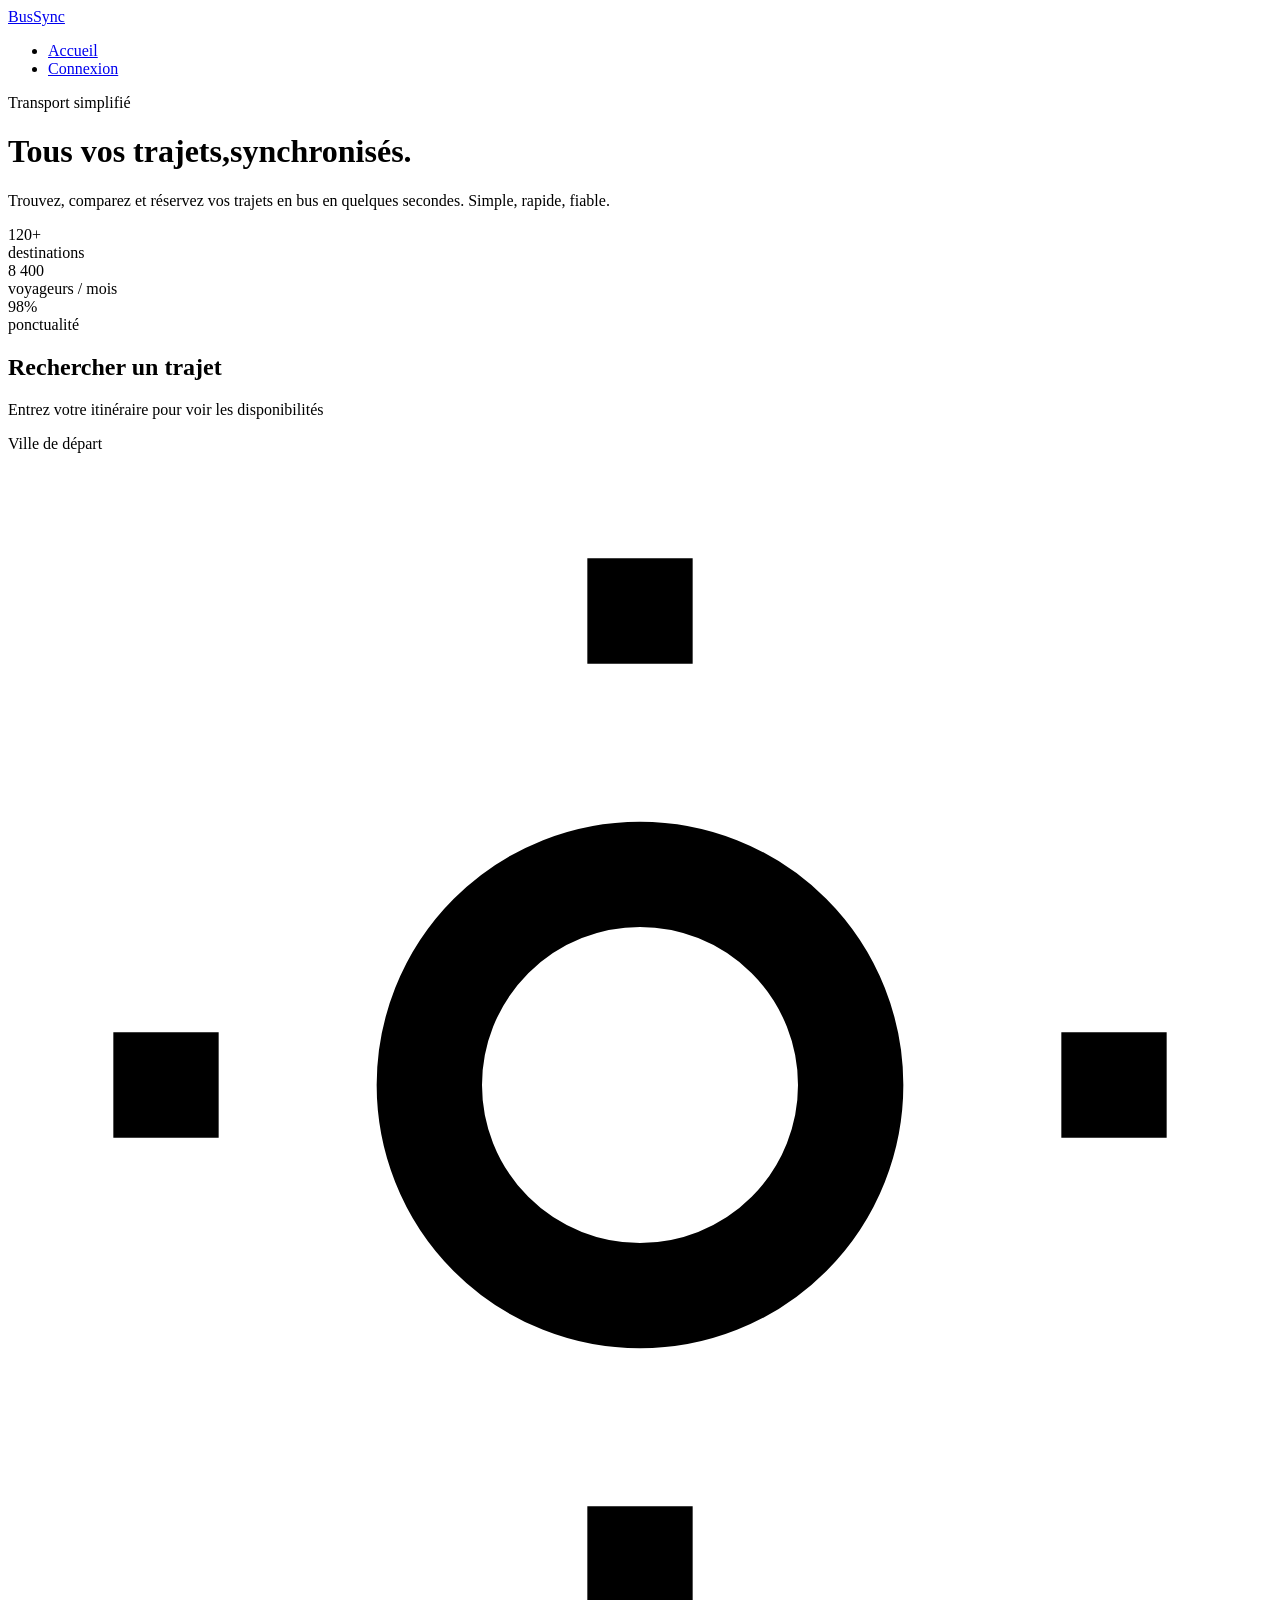
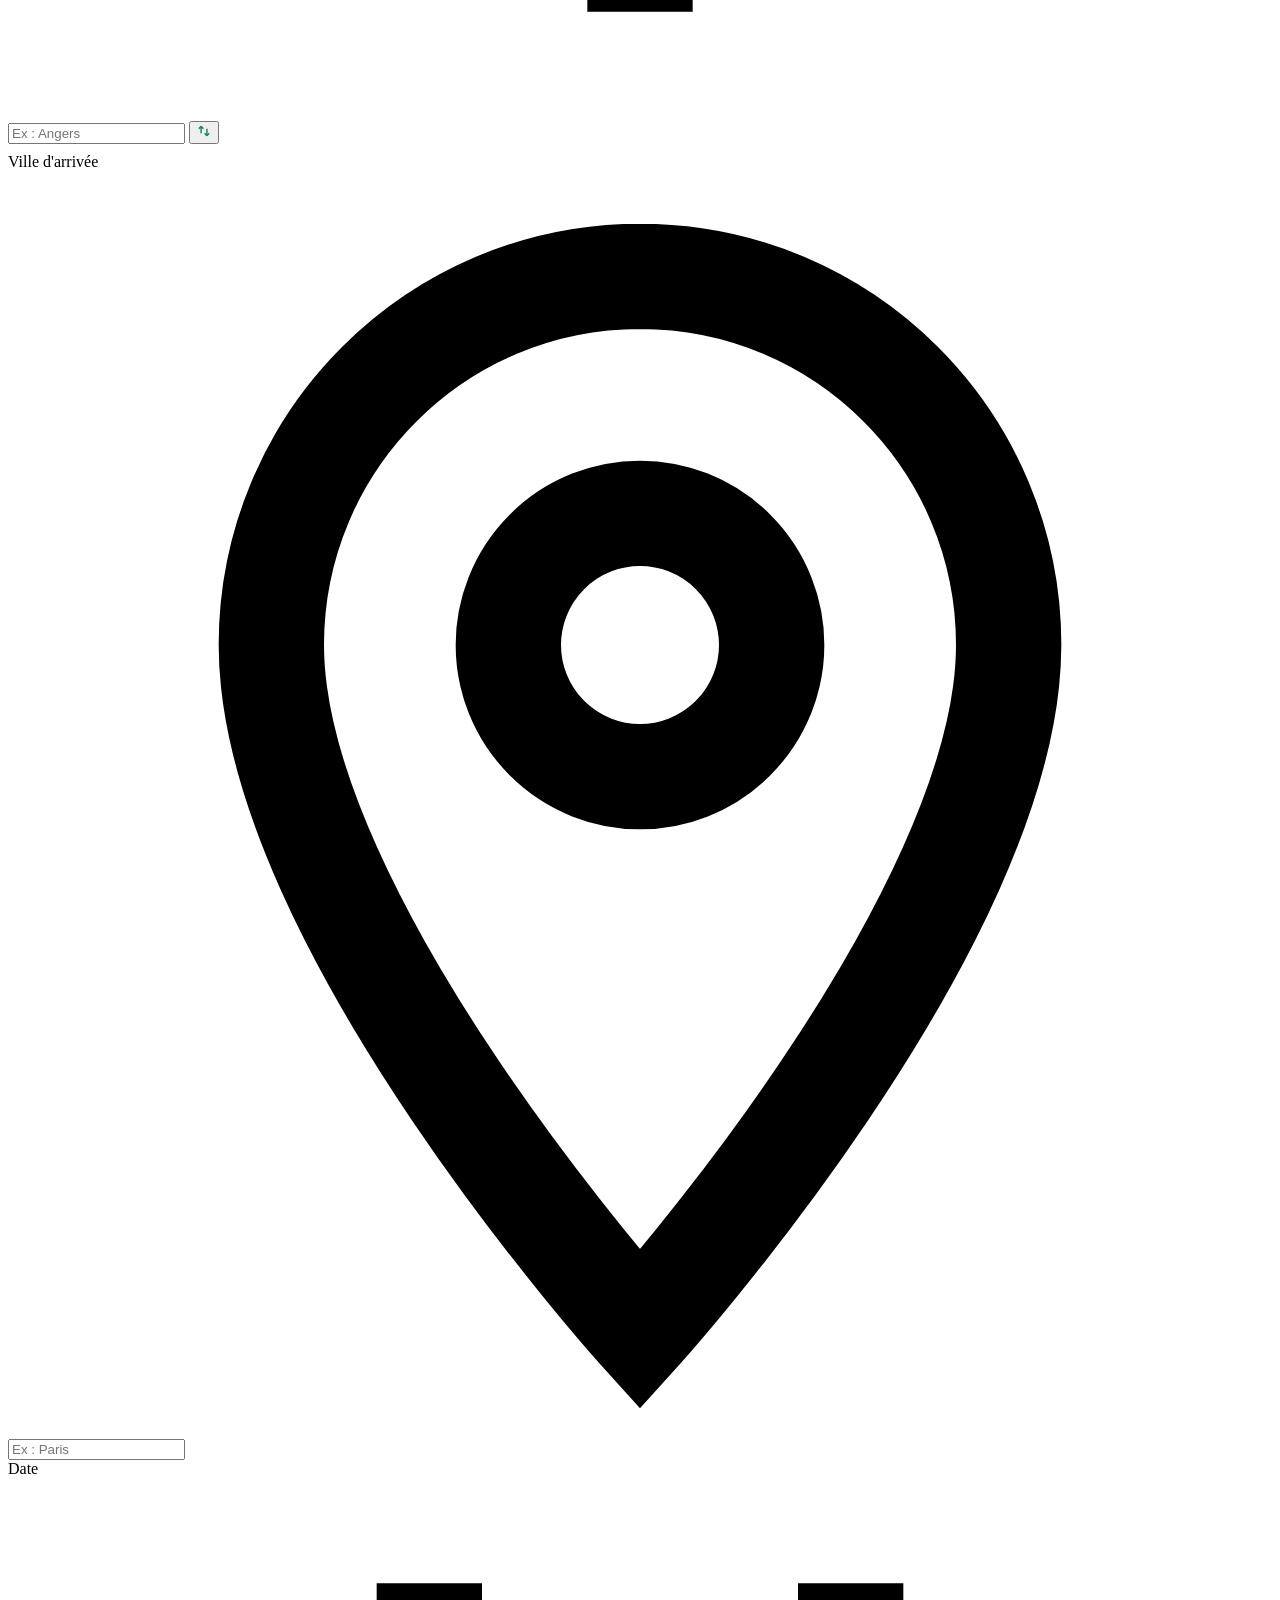
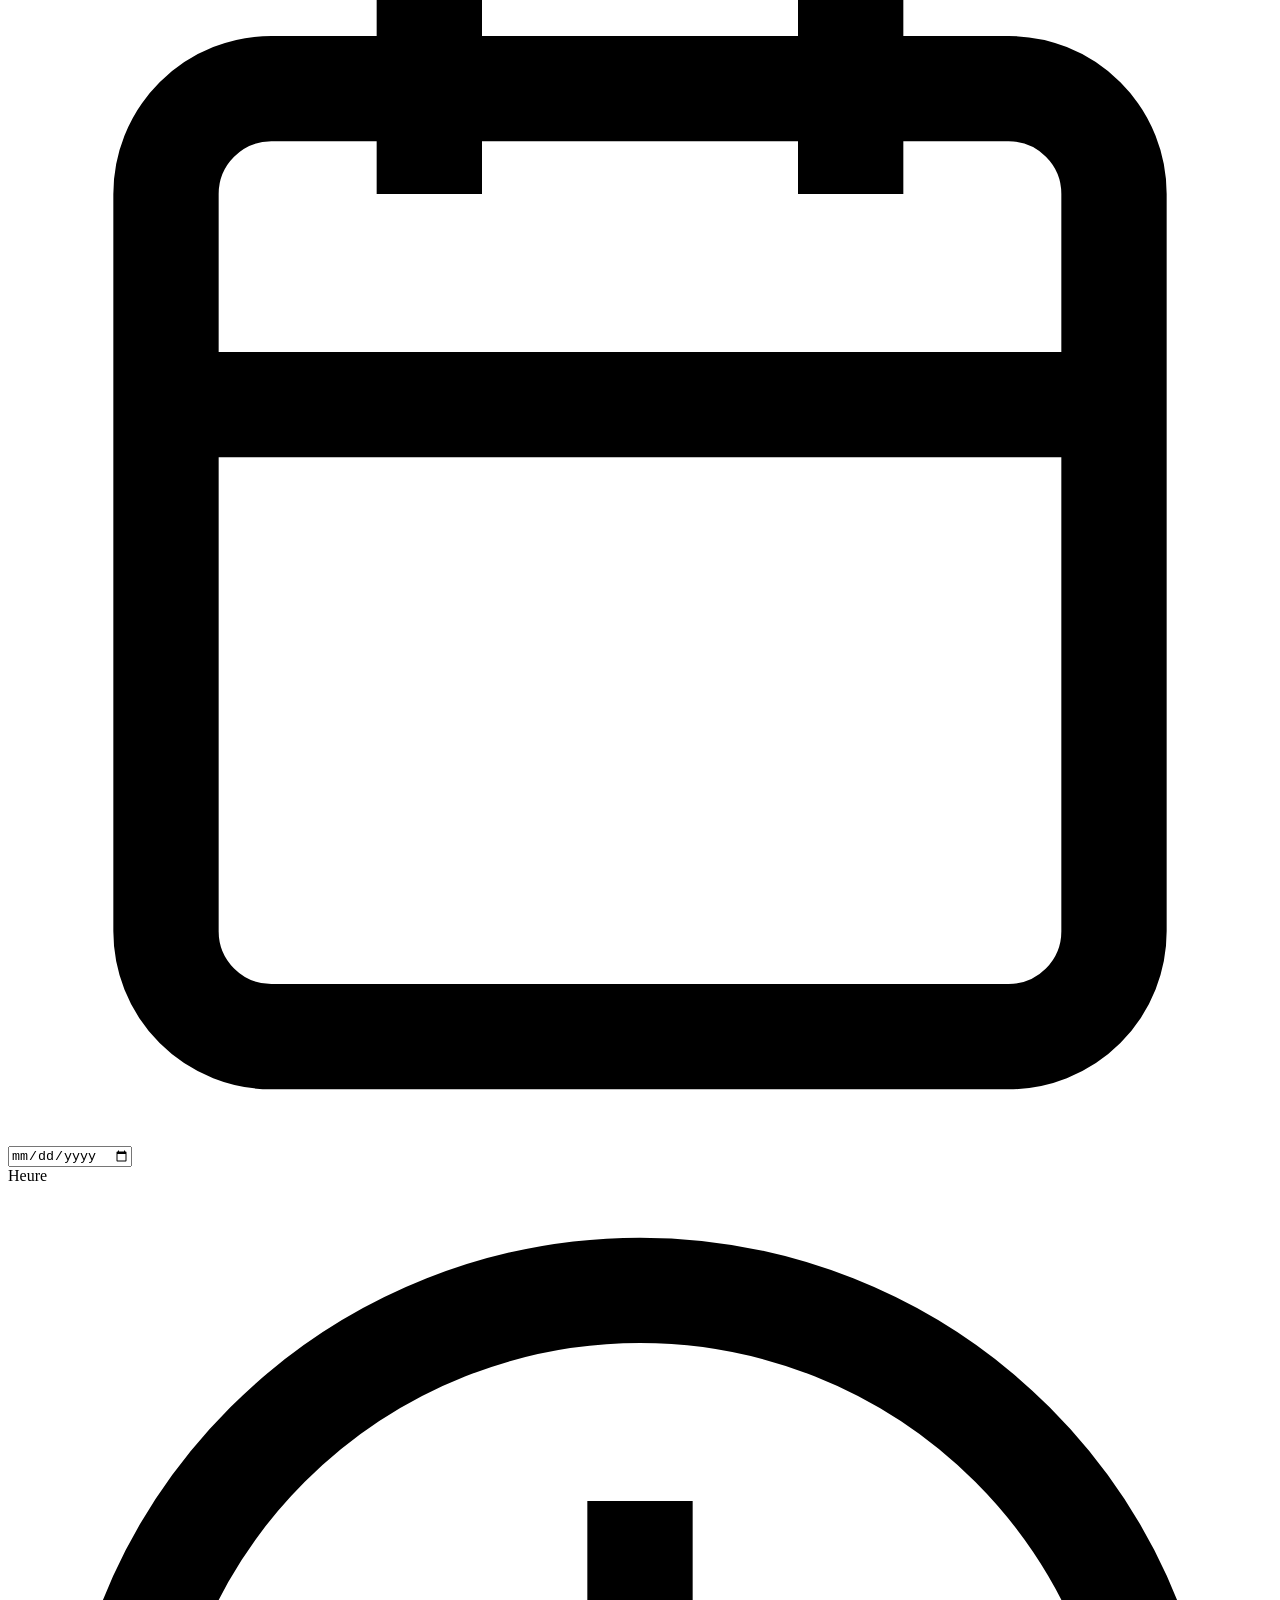
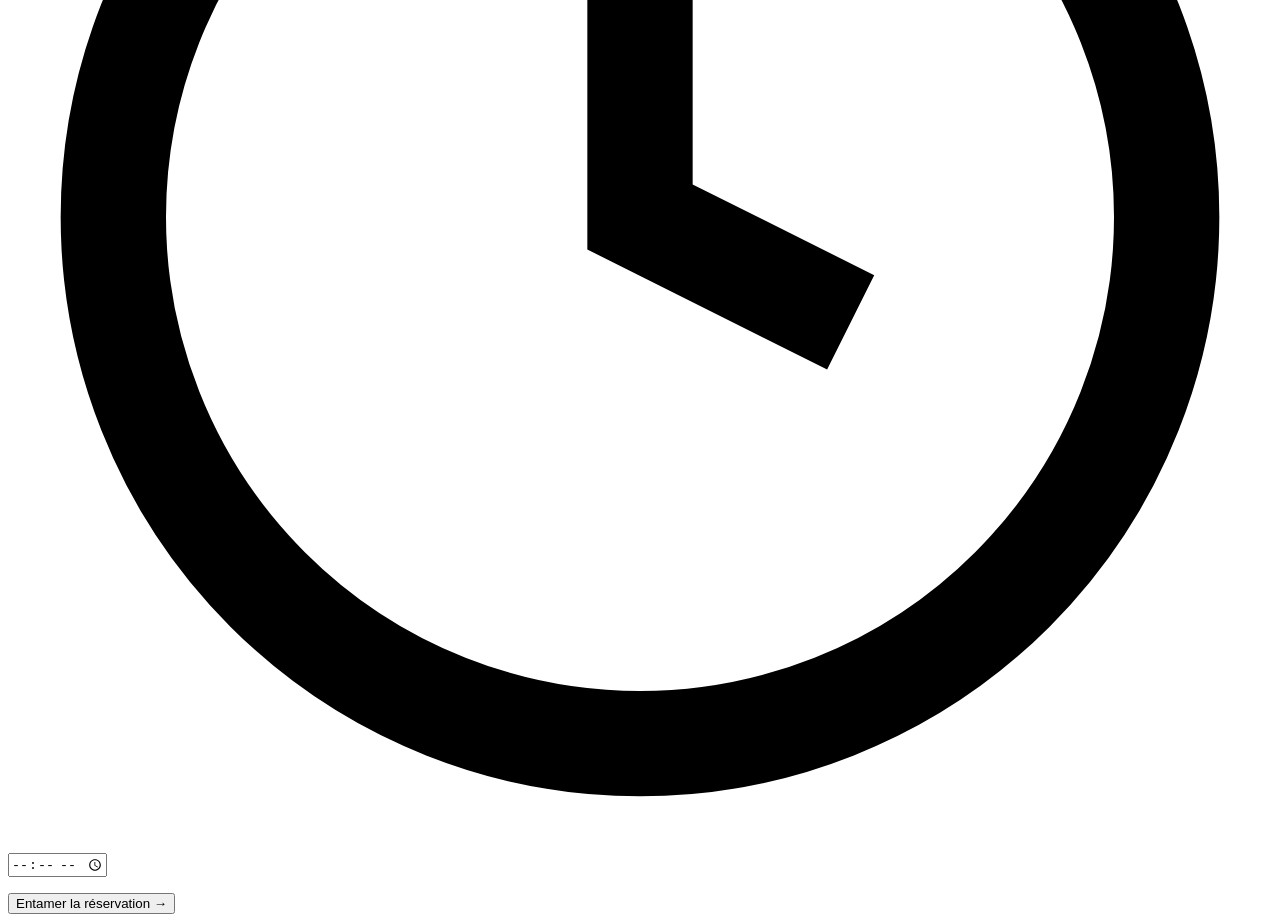
==== frontend/html/index.html @ ac9455e6 "Structure frontend complète avec tous les fichiers" ====
<!DOCTYPE html>
<html lang="fr">
<head>
  <meta charset="UTF-8" />
  <meta name="viewport" content="width=device-width, initial-scale=1.0" />
  <title>BusSync — Accueil</title>
  <link rel="stylesheet" href="css/style.css" />
  <link rel="stylesheet" href="css/home.css" />
</head>
<body>

  <nav id="nav-home">
    <a class="logo" href="index.html">BusSync</a>
    <ul class="nav-links" id="nav-home-links">
      <li><a href="index.html">Accueil</a></li>
      <li><a href="html/connexion.html" class="btn-nav">Connexion</a></li>
    </ul>
  </nav>

  <div class="hero">
    <div class="hero-left">
      <span class="tagline">Transport simplifié</span>
      <h1 class="hero-title">Tous vos trajets,<span>synchronisés.</span></h1>
      <p class="hero-desc">Trouvez, comparez et réservez vos trajets en bus en quelques secondes. Simple, rapide, fiable.</p>
      <div class="stats-row">
        <div class="stat-item"><div class="stat-number">120+</div><div class="stat-label">destinations</div></div>
        <div class="stat-item"><div class="stat-number">8 400</div><div class="stat-label">voyageurs / mois</div></div>
        <div class="stat-item"><div class="stat-number">98%</div><div class="stat-label">ponctualité</div></div>
      </div>
    </div>

    <div class="hero-right">
      <div class="form-header">
        <h2>Rechercher un trajet</h2>
        <p>Entrez votre itinéraire pour voir les disponibilités</p>
      </div>

      <div class="search-card">
        <div class="input-group" style="position:relative;">
          <label>Ville de départ</label>
          <svg class="input-icon" viewBox="0 0 24 24" fill="none" stroke="currentColor" stroke-width="2"><circle cx="12" cy="12" r="4"/><path d="M12 2v2M12 20v2M2 12h2M20 12h2"/></svg>
          <input type="text" id="inp-depart" placeholder="Ex : Angers" autocomplete="off" />
          <button class="swap-btn" onclick="swapCities()" title="Inverser">
            <svg width="14" height="14" viewBox="0 0 24 24" fill="none" stroke="#0F8C6A" stroke-width="2.5"><path d="M7 16V4m0 0L3 8m4-4l4 4M17 8v12m0 0l4-4m-4 4l-4-4"/></svg>
          </button>
        </div>

        <div style="margin:-0.25rem 0 0.75rem 2.75rem; height:1px; background:var(--border);"></div>

        <div class="input-group">
          <label>Ville d'arrivée</label>
          <svg class="input-icon" viewBox="0 0 24 24" fill="none" stroke="currentColor" stroke-width="2"><path d="M12 2C8.13 2 5 5.13 5 9c0 5.25 7 13 7 13s7-7.75 7-13c0-3.87-3.13-7-7-7z"/><circle cx="12" cy="9" r="2.5"/></svg>
          <input type="text" id="inp-arrivee" placeholder="Ex : Paris" autocomplete="off" />
        </div>

        <div class="row-2">
          <div class="input-group">
            <label>Date</label>
            <svg class="input-icon" viewBox="0 0 24 24" fill="none" stroke="currentColor" stroke-width="2"><rect x="3" y="4" width="18" height="18" rx="2"/><path d="M16 2v4M8 2v4M3 10h18"/></svg>
            <input type="date" id="inp-date" />
          </div>
          <div class="input-group">
            <label>Heure</label>
            <svg class="input-icon" viewBox="0 0 24 24" fill="none" stroke="currentColor" stroke-width="2"><circle cx="12" cy="12" r="10"/><path d="M12 6v6l4 2"/></svg>
            <input type="time" id="inp-heure" />
          </div>
        </div>

        <p id="home-error" class="form-error"></p>
        <button class="btn-primary full" onclick="handleReservation()">Entamer la réservation →</button>
      </div>
    </div>
  </div>

  <script src="js/app.js"></script>
  <script>
    document.getElementById('inp-date').min = new Date().toISOString().split('T')[0];

    function swapCities() {
      var d = document.getElementById('inp-depart');
      var a = document.getElementById('inp-arrivee');
      var tmp = d.value; d.value = a.value; a.value = tmp;
      d.classList.remove('error'); a.classList.remove('error');
    }

    function handleReservation() {
      var depart  = document.getElementById('inp-depart').value.trim();
      var arrivee = document.getElementById('inp-arrivee').value.trim();
      var date    = document.getElementById('inp-date').value;
      var heure   = document.getElementById('inp-heure').value;
      var errEl   = document.getElementById('home-error');

      ['inp-depart','inp-arrivee','inp-date','inp-heure'].forEach(function(id) {
        document.getElementById(id).classList.remove('error');
      });
      errEl.style.display = 'none';

      var hasError = false;
      if (!depart)  { document.getElementById('inp-depart').classList.add('error');  hasError = true; }
      if (!arrivee) { document.getElementById('inp-arrivee').classList.add('error'); hasError = true; }
      if (!date)    { document.getElementById('inp-date').classList.add('error');    hasError = true; }
      if (!heure)   { document.getElementById('inp-heure').classList.add('error');   hasError = true; }

      if (!hasError && depart.toLowerCase() === arrivee.toLowerCase()) {
        errEl.textContent = "La ville de départ et d'arrivée doivent être différentes.";
        errEl.style.display = 'block';
        document.getElementById('inp-depart').classList.add('error');
        document.getElementById('inp-arrivee').classList.add('error');
        return;
      }
      if (hasError) {
        errEl.textContent = 'Veuillez remplir tous les champs avant de continuer.';
        errEl.style.display = 'block';
        return;
      }

      sessionStorage.setItem('booking', JSON.stringify({
        depart: depart, arrivee: arrivee, date: date, heure: heure, tripId: null, passagers: null, seats: []
      }));

      if (sessionStorage.getItem('session')) {
        window.location.href = 'html/passagers.html';
      } else {
        window.location.href = 'html/connexion.html';
      }
    }
  </script>
</body>
</html>
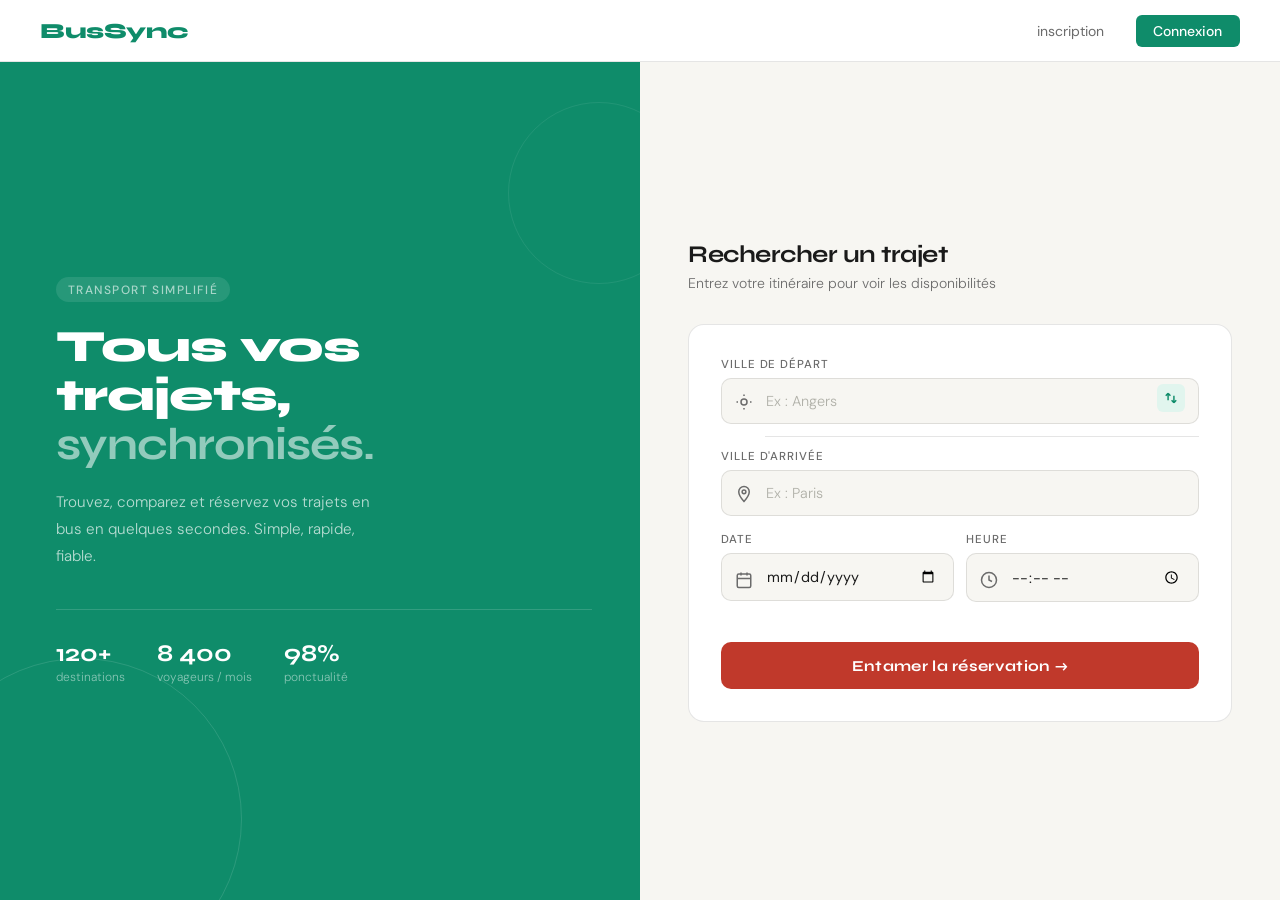
==== commit 22f96d51: "codo nuevo de alberto" ====
--- a/frontend/html/index.html
+++ b/frontend/html/index.html
@@ -12,8 +12,8 @@
   <nav id="nav-home">
     <a class="logo" href="index.html">BusSync</a>
     <ul class="nav-links" id="nav-home-links">
-      <li><a href="index.html">Accueil</a></li>
-      <li><a href="html/connexion.html" class="btn-nav">Connexion</a></li>
+      <li><a href="inscription.html">inscription</a></li>
+      <li><a href="connexion.html" class="btn-nav">Connexion</a></li>
     </ul>
   </nav>
 
@@ -72,7 +72,7 @@
     </div>
   </div>
 
-  <script src="js/app.js"></script>
+  <script src="app.js"></script>
   <script>
     document.getElementById('inp-date').min = new Date().toISOString().split('T')[0];
 
@@ -119,9 +119,9 @@
       }));
 
       if (sessionStorage.getItem('session')) {
-        window.location.href = 'html/passagers.html';
+        window.location.href = 'passagers.html';
       } else {
-        window.location.href = 'html/connexion.html';
+        window.location.href = 'connexion.html';
       }
     }
   </script>
--- a/frontend/html/css/style.css
+++ b/frontend/html/css/style.css
@@ -0,0 +1,221 @@
+@import url('https://fonts.googleapis.com/css2?family=Syne:wght@400;600;700;800&family=DM+Sans:ital,wght@0,300;0,400;0,500;1,300&display=swap');
+
+:root {
+  --teal: #0F8C6A;
+  --teal-light: #E1F5EE;
+  --teal-dark: #085041;
+  --red: #C0392B;
+  --red-hover: #A93226;
+  --bg: #F7F6F2;
+  --white: #FFFFFF;
+  --text: #1A1A1A;
+  --muted: #6B6B6B;
+  --border: rgba(0,0,0,0.10);
+}
+
+* { margin: 0; padding: 0; box-sizing: border-box; }
+
+body {
+  font-family: 'DM Sans', sans-serif;
+  background: var(--bg);
+  color: var(--text);
+  min-height: 100vh;
+  display: flex;
+  flex-direction: column;
+}
+
+/* NAV */
+nav {
+  display: flex;
+  align-items: center;
+  justify-content: space-between;
+  padding: 1.1rem 2.5rem;
+  background: var(--white);
+  border-bottom: 1px solid var(--border);
+  position: sticky;
+  top: 0;
+  z-index: 10;
+  flex-shrink: 0;
+}
+
+nav.dark {
+  background: var(--teal);
+  border-bottom: 1px solid rgba(255,255,255,0.12);
+}
+
+.logo {
+  font-family: 'Syne', sans-serif;
+  font-weight: 800;
+  font-size: 1.35rem;
+  color: var(--teal);
+  letter-spacing: -0.5px;
+  cursor: pointer;
+  background: none;
+  border: none;
+  text-decoration: none;
+}
+
+nav.dark .logo { color: white; }
+
+.nav-links {
+  display: flex;
+  gap: 2rem;
+  list-style: none;
+  align-items: center;
+}
+
+.nav-links a, .nav-links button {
+  text-decoration: none;
+  font-size: 0.875rem;
+  font-weight: 400;
+  color: var(--muted);
+  transition: color 0.2s;
+  background: none;
+  border: none;
+  cursor: pointer;
+  font-family: 'DM Sans', sans-serif;
+}
+
+.nav-links a:hover, .nav-links button:hover { color: var(--teal); }
+
+nav.dark .nav-links a,
+nav.dark .nav-links button { color: rgba(255,255,255,0.65); }
+nav.dark .nav-links a:hover,
+nav.dark .nav-links button:hover { color: white; }
+
+.btn-nav {
+  background: var(--teal) !important;
+  color: var(--white) !important;
+  padding: 0.45rem 1.1rem;
+  border-radius: 6px;
+  font-weight: 500 !important;
+  font-size: 0.875rem;
+  transition: background 0.2s;
+}
+
+.btn-nav:hover { background: var(--teal-dark) !important; }
+
+nav.dark .btn-nav {
+  background: rgba(255,255,255,0.15) !important;
+  color: white !important;
+  border: 1px solid rgba(255,255,255,0.25) !important;
+}
+
+nav.dark .btn-nav:hover { background: rgba(255,255,255,0.25) !important; }
+
+.btn-logout {
+  background: transparent !important;
+  color: var(--red) !important;
+  border: 1.5px solid var(--red) !important;
+  padding: 0.4rem 1rem;
+  border-radius: 6px;
+}
+
+.btn-logout:hover { background: var(--red) !important; color: white !important; }
+
+.user-badge { display: flex; align-items: center; gap: 0.5rem; }
+
+.user-avatar {
+  width: 32px; height: 32px;
+  border-radius: 50%;
+  background: var(--teal);
+  color: white;
+  display: flex; align-items: center; justify-content: center;
+  font-family: 'Syne', sans-serif;
+  font-weight: 700; font-size: 0.75rem;
+}
+
+.user-name { font-size: 0.85rem; font-weight: 500; color: var(--text); }
+
+/* STEPPER */
+.stepper {
+  background: var(--teal);
+  padding: 1.3rem 2.5rem;
+  display: flex;
+  align-items: center;
+  overflow-x: auto;
+  flex-shrink: 0;
+}
+
+.step-pill {
+  display: flex; align-items: center; gap: 0.5rem;
+  background: rgba(255,255,255,0.15);
+  border: 1.5px solid rgba(255,255,255,0.3);
+  border-radius: 99px;
+  padding: 0.4rem 1rem;
+  flex-shrink: 0;
+}
+
+.step-pill.done { background: rgba(255,255,255,0.25); border-color: rgba(255,255,255,0.45); }
+.step-pill.active { background: white; border-color: white; }
+
+.step-num {
+  width: 20px; height: 20px; border-radius: 50%;
+  font-size: 0.7rem; font-weight: 600;
+  display: flex; align-items: center; justify-content: center;
+  background: rgba(255,255,255,0.2);
+  color: white; flex-shrink: 0;
+}
+
+.step-pill.done .step-num { background: rgba(255,255,255,0.9); color: var(--teal-dark); }
+.step-pill.active .step-num { background: var(--teal); color: white; }
+
+.step-label { font-size: 0.8rem; font-weight: 500; color: rgba(255,255,255,0.65); }
+.step-pill.done .step-label { color: rgba(255,255,255,0.9); }
+.step-pill.active .step-label { color: var(--teal-dark); font-weight: 600; }
+
+.step-val { font-size: 0.73rem; color: rgba(255,255,255,0.75); margin-left: 0.1rem; }
+
+.arrow {
+  flex: 1; height: 1px; background: rgba(255,255,255,0.22);
+  margin: 0 1rem; position: relative; min-width: 40px;
+}
+
+.arrow::after {
+  content: '';
+  position: absolute; right: -1px; top: -3px;
+  border: 4px solid transparent;
+  border-left: 6px solid rgba(255,255,255,0.35);
+}
+
+.btn-back {
+  display: flex; align-items: center; justify-content: center;
+  width: 36px; height: 36px;
+  border-radius: 50%;
+  border: 1.5px solid rgba(255,255,255,0.3);
+  background: rgba(255,255,255,0.1);
+  color: white; cursor: pointer;
+  transition: background 0.2s;
+  flex-shrink: 0; margin-right: 1rem;
+}
+
+.btn-back:hover { background: rgba(255,255,255,0.2); }
+
+/* BOUTONS COMMUNS */
+.btn-primary {
+  padding: 0.9rem;
+  background: var(--red); color: white;
+  border: none; border-radius: 10px;
+  font-family: 'Syne', sans-serif;
+  font-size: 0.95rem; font-weight: 700;
+  cursor: pointer; letter-spacing: 0.02em;
+  transition: background 0.2s, transform 0.1s;
+}
+
+.btn-primary:hover { background: var(--red-hover); }
+.btn-primary:active { transform: scale(0.99); }
+.btn-primary.full { width: 100%; margin-top: 0.5rem; }
+
+.btn-continue {
+  padding: 0.8rem 1.75rem;
+  background: var(--red); color: white;
+  border: none; border-radius: 8px;
+  font-family: 'Syne', sans-serif;
+  font-size: 0.9rem; font-weight: 700;
+  cursor: pointer;
+  transition: background 0.2s, transform 0.1s;
+}
+
+.btn-continue:hover { background: var(--red-hover); }
+.btn-continue:active { transform: scale(0.98); }
+.btn-continue:disabled { background: #D0CFC8; cursor: not-allowed; }
--- a/frontend/html/css/home.css
+++ b/frontend/html/css/home.css
@@ -0,0 +1,131 @@
+.hero {
+  display: grid;
+  grid-template-columns: 1fr 1fr;
+  flex: 1;
+}
+
+.hero-left {
+  background: var(--teal);
+  padding: 4rem 3rem 4rem 3.5rem;
+  display: flex; flex-direction: column; justify-content: center;
+  position: relative; overflow: hidden;
+}
+
+.hero-left::before {
+  content: '';
+  position: absolute;
+  width: 320px; height: 320px; border-radius: 50%;
+  border: 1.5px solid rgba(255,255,255,0.12);
+  bottom: -80px; left: -80px;
+}
+
+.hero-left::after {
+  content: '';
+  position: absolute;
+  width: 180px; height: 180px; border-radius: 50%;
+  border: 1.5px solid rgba(255,255,255,0.08);
+  top: 40px; right: -50px;
+}
+
+.tagline {
+  display: inline-block;
+  font-size: 0.75rem; font-weight: 500;
+  letter-spacing: 0.12em; text-transform: uppercase;
+  color: rgba(255,255,255,0.6);
+  margin-bottom: 1.2rem;
+  background: rgba(255,255,255,0.1);
+  padding: 0.3rem 0.75rem; border-radius: 99px;
+  width: fit-content;
+}
+
+.hero-title {
+  font-family: 'Syne', sans-serif;
+  font-size: clamp(2.2rem, 3.5vw, 3.2rem);
+  font-weight: 800; color: white;
+  line-height: 1.1; letter-spacing: -1px; margin-bottom: 1.25rem;
+}
+
+.hero-title span { display: block; color: rgba(255,255,255,0.55); font-weight: 700; }
+
+.hero-desc {
+  font-size: 0.95rem; color: rgba(255,255,255,0.7);
+  line-height: 1.75; max-width: 340px; font-weight: 300;
+}
+
+.stats-row {
+  display: flex; gap: 2rem;
+  margin-top: 2.5rem; padding-top: 2rem;
+  border-top: 1px solid rgba(255,255,255,0.15);
+}
+
+.stat-number { font-family: 'Syne', sans-serif; font-size: 1.5rem; font-weight: 700; color: white; line-height: 1; }
+.stat-label { font-size: 0.75rem; color: rgba(255,255,255,0.5); margin-top: 0.2rem; font-weight: 300; }
+
+.hero-right {
+  padding: 3.5rem 3rem;
+  display: flex; flex-direction: column; justify-content: center;
+  background: var(--bg);
+}
+
+.form-header { margin-bottom: 2rem; }
+
+.form-header h2 {
+  font-family: 'Syne', sans-serif;
+  font-size: 1.5rem; font-weight: 700;
+  letter-spacing: -0.5px; margin-bottom: 0.3rem;
+}
+
+.form-header p { font-size: 0.875rem; color: var(--muted); font-weight: 300; }
+
+.search-card {
+  background: white; border-radius: 16px;
+  padding: 2rem; border: 1px solid var(--border);
+}
+
+.input-group { position: relative; margin-bottom: 1rem; }
+
+.input-group label {
+  display: block;
+  font-size: 0.72rem; font-weight: 500;
+  text-transform: uppercase; letter-spacing: 0.08em;
+  color: var(--muted); margin-bottom: 0.4rem;
+}
+
+.input-group input {
+  width: 100%;
+  padding: 0.8rem 1rem 0.8rem 2.75rem;
+  border: 1px solid var(--border);
+  border-radius: 10px;
+  font-family: 'DM Sans', sans-serif;
+  font-size: 0.9rem; color: var(--text);
+  background: var(--bg); outline: none;
+  transition: border-color 0.2s, background 0.2s;
+}
+
+.input-group input:focus { border-color: var(--teal); background: white; }
+.input-group input.error { border-color: var(--red); background: #FFF5F5; }
+.input-group input::placeholder { color: #B0B0A8; font-weight: 300; }
+
+.input-icon {
+  position: absolute; left: 0.85rem; bottom: 0.82rem;
+  width: 18px; height: 18px; color: var(--muted);
+}
+
+.row-2 { display: grid; grid-template-columns: 1fr 1fr; gap: 0.75rem; margin-bottom: 1rem; }
+
+.swap-btn {
+  position: absolute; right: 0.85rem; bottom: 0.75rem;
+  background: var(--teal-light); border: none; border-radius: 6px;
+  width: 28px; height: 28px;
+  display: flex; align-items: center; justify-content: center;
+  cursor: pointer; transition: background 0.2s;
+}
+
+.swap-btn:hover { background: #9FE1CB; }
+
+.form-error {
+  color: var(--red); font-size: 0.8rem; text-align: center;
+  margin-bottom: 0.5rem; display: none;
+  padding: 0.5rem; background: #FFF5F5;
+  border-radius: 8px; border: 1px solid rgba(192,57,43,0.2);
+}
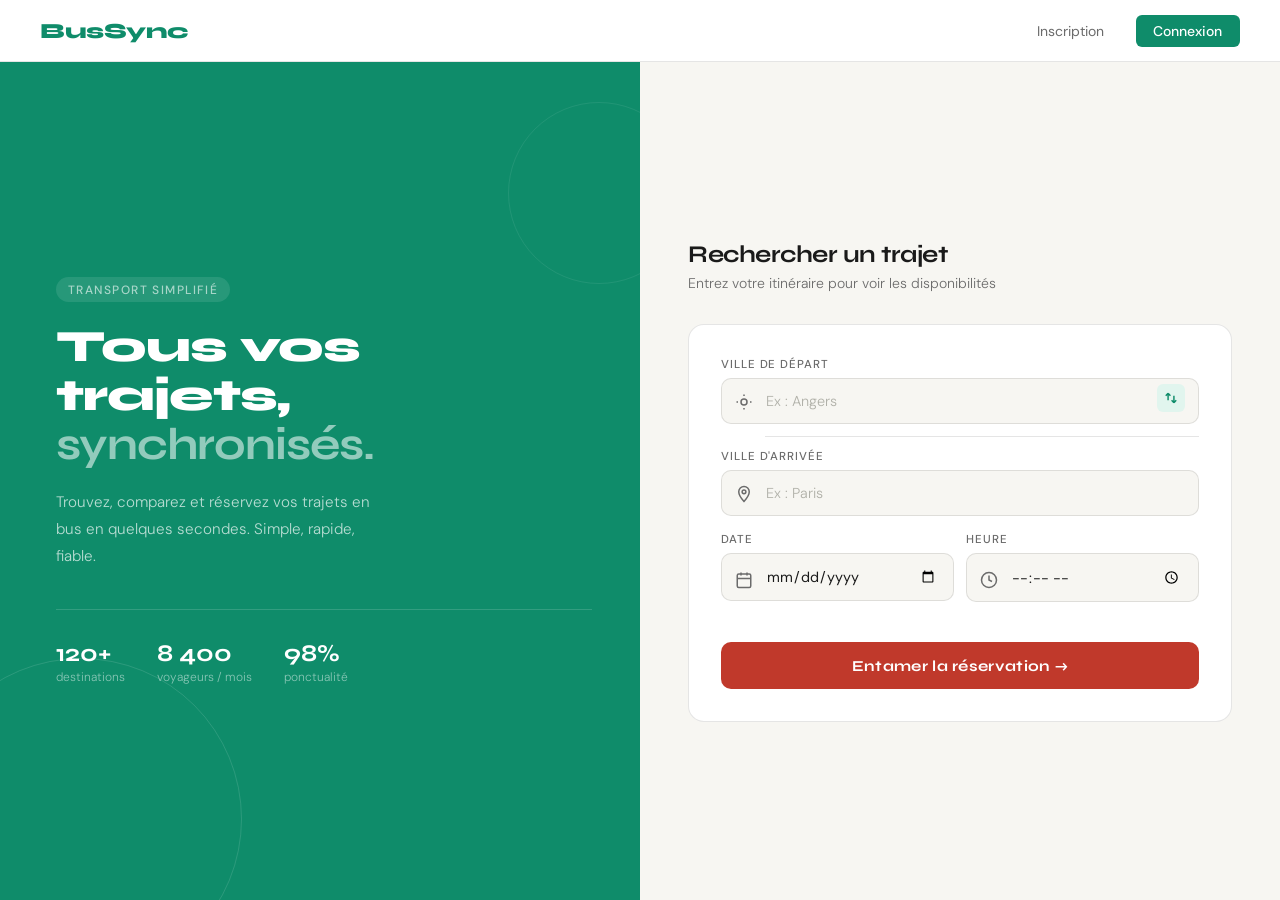
==== commit 44155576: "Complete frontend + backend" ====
--- a/frontend/html/index.html
+++ b/frontend/html/index.html
@@ -4,15 +4,16 @@
   <meta charset="UTF-8" />
   <meta name="viewport" content="width=device-width, initial-scale=1.0" />
   <title>BusSync — Accueil</title>
-  <link rel="stylesheet" href="css/style.css" />
-  <link rel="stylesheet" href="css/home.css" />
+  <link rel="stylesheet" href="../css/style.css" />
+  <link rel="stylesheet" href="../css/home.css" />
+  <link href="https://fonts.googleapis.com/css2?family=Syne:wght@400;600;700;800&family=DM+Sans:wght@300;400;500&display=swap" rel="stylesheet" />
 </head>
 <body>
 
   <nav id="nav-home">
-    <a class="logo" href="index.html">BusSync</a>
+    <a class="logo" href="../index.html">BusSync</a>
     <ul class="nav-links" id="nav-home-links">
-      <li><a href="inscription.html">inscription</a></li>
+      <li><a href="inscription.html">Inscription</a></li>
       <li><a href="connexion.html" class="btn-nav">Connexion</a></li>
     </ul>
   </nav>
@@ -22,10 +23,20 @@
       <span class="tagline">Transport simplifié</span>
       <h1 class="hero-title">Tous vos trajets,<span>synchronisés.</span></h1>
       <p class="hero-desc">Trouvez, comparez et réservez vos trajets en bus en quelques secondes. Simple, rapide, fiable.</p>
+
       <div class="stats-row">
-        <div class="stat-item"><div class="stat-number">120+</div><div class="stat-label">destinations</div></div>
-        <div class="stat-item"><div class="stat-number">8 400</div><div class="stat-label">voyageurs / mois</div></div>
-        <div class="stat-item"><div class="stat-number">98%</div><div class="stat-label">ponctualité</div></div>
+        <div class="stat-item">
+          <div class="stat-number">120+</div>
+          <div class="stat-label">destinations</div>
+        </div>
+        <div class="stat-item">
+          <div class="stat-number">8 400</div>
+          <div class="stat-label">voyageurs / mois</div>
+        </div>
+        <div class="stat-item">
+          <div class="stat-number">98%</div>
+          <div class="stat-label">ponctualité</div>
+        </div>
       </div>
     </div>
 
@@ -38,10 +49,15 @@
       <div class="search-card">
         <div class="input-group" style="position:relative;">
           <label>Ville de départ</label>
-          <svg class="input-icon" viewBox="0 0 24 24" fill="none" stroke="currentColor" stroke-width="2"><circle cx="12" cy="12" r="4"/><path d="M12 2v2M12 20v2M2 12h2M20 12h2"/></svg>
+          <svg class="input-icon" viewBox="0 0 24 24" fill="none" stroke="currentColor" stroke-width="2">
+            <circle cx="12" cy="12" r="4"/>
+            <path d="M12 2v2M12 20v2M2 12h2M20 12h2"/>
+          </svg>
           <input type="text" id="inp-depart" placeholder="Ex : Angers" autocomplete="off" />
-          <button class="swap-btn" onclick="swapCities()" title="Inverser">
-            <svg width="14" height="14" viewBox="0 0 24 24" fill="none" stroke="#0F8C6A" stroke-width="2.5"><path d="M7 16V4m0 0L3 8m4-4l4 4M17 8v12m0 0l4-4m-4 4l-4-4"/></svg>
+          <button class="swap-btn" onclick="swapCities()" title="Inverser" type="button">
+            <svg width="14" height="14" viewBox="0 0 24 24" fill="none" stroke="#0F8C6A" stroke-width="2.5">
+              <path d="M7 16V4m0 0L3 8m4-4l4 4M17 8v12m0 0l4-4m-4 4l-4-4"/>
+            </svg>
           </button>
         </div>
 
@@ -49,57 +65,91 @@
 
         <div class="input-group">
           <label>Ville d'arrivée</label>
-          <svg class="input-icon" viewBox="0 0 24 24" fill="none" stroke="currentColor" stroke-width="2"><path d="M12 2C8.13 2 5 5.13 5 9c0 5.25 7 13 7 13s7-7.75 7-13c0-3.87-3.13-7-7-7z"/><circle cx="12" cy="9" r="2.5"/></svg>
+          <svg class="input-icon" viewBox="0 0 24 24" fill="none" stroke="currentColor" stroke-width="2">
+            <path d="M12 2C8.13 2 5 5.13 5 9c0 5.25 7 13 7 13s7-7.75 7-13c0-3.87-3.13-7-7-7z"/>
+            <circle cx="12" cy="9" r="2.5"/>
+          </svg>
           <input type="text" id="inp-arrivee" placeholder="Ex : Paris" autocomplete="off" />
         </div>
 
         <div class="row-2">
           <div class="input-group">
             <label>Date</label>
-            <svg class="input-icon" viewBox="0 0 24 24" fill="none" stroke="currentColor" stroke-width="2"><rect x="3" y="4" width="18" height="18" rx="2"/><path d="M16 2v4M8 2v4M3 10h18"/></svg>
+            <svg class="input-icon" viewBox="0 0 24 24" fill="none" stroke="currentColor" stroke-width="2">
+              <rect x="3" y="4" width="18" height="18" rx="2"/>
+              <path d="M16 2v4M8 2v4M3 10h18"/>
+            </svg>
             <input type="date" id="inp-date" />
           </div>
+
           <div class="input-group">
             <label>Heure</label>
-            <svg class="input-icon" viewBox="0 0 24 24" fill="none" stroke="currentColor" stroke-width="2"><circle cx="12" cy="12" r="10"/><path d="M12 6v6l4 2"/></svg>
+            <svg class="input-icon" viewBox="0 0 24 24" fill="none" stroke="currentColor" stroke-width="2">
+              <circle cx="12" cy="12" r="10"/>
+              <path d="M12 6v6l4 2"/>
+            </svg>
             <input type="time" id="inp-heure" />
           </div>
         </div>
 
         <p id="home-error" class="form-error"></p>
-        <button class="btn-primary full" onclick="handleReservation()">Entamer la réservation →</button>
+        <button class="btn-primary full" onclick="handleReservation()" type="button">
+          Entamer la réservation →
+        </button>
       </div>
     </div>
   </div>
 
-  <script src="app.js"></script>
+  <script src="../js/app.js"></script>
   <script>
     document.getElementById('inp-date').min = new Date().toISOString().split('T')[0];
 
     function swapCities() {
       var d = document.getElementById('inp-depart');
       var a = document.getElementById('inp-arrivee');
-      var tmp = d.value; d.value = a.value; a.value = tmp;
-      d.classList.remove('error'); a.classList.remove('error');
+      var tmp = d.value;
+      d.value = a.value;
+      a.value = tmp;
+
+      d.classList.remove('error');
+      a.classList.remove('error');
     }
 
     function handleReservation() {
-      var depart  = document.getElementById('inp-depart').value.trim();
+      var depart = document.getElementById('inp-depart').value.trim();
       var arrivee = document.getElementById('inp-arrivee').value.trim();
-      var date    = document.getElementById('inp-date').value;
-      var heure   = document.getElementById('inp-heure').value;
-      var errEl   = document.getElementById('home-error');
+      var date = document.getElementById('inp-date').value;
+      var heure = document.getElementById('inp-heure').value;
+      var errEl = document.getElementById('home-error');
 
-      ['inp-depart','inp-arrivee','inp-date','inp-heure'].forEach(function(id) {
+      ['inp-depart', 'inp-arrivee', 'inp-date', 'inp-heure'].forEach(function(id) {
         document.getElementById(id).classList.remove('error');
       });
+
       errEl.style.display = 'none';
+      errEl.textContent = '';
 
       var hasError = false;
-      if (!depart)  { document.getElementById('inp-depart').classList.add('error');  hasError = true; }
-      if (!arrivee) { document.getElementById('inp-arrivee').classList.add('error'); hasError = true; }
-      if (!date)    { document.getElementById('inp-date').classList.add('error');    hasError = true; }
-      if (!heure)   { document.getElementById('inp-heure').classList.add('error');   hasError = true; }
+
+      if (!depart) {
+        document.getElementById('inp-depart').classList.add('error');
+        hasError = true;
+      }
+
+      if (!arrivee) {
+        document.getElementById('inp-arrivee').classList.add('error');
+        hasError = true;
+      }
+
+      if (!date) {
+        document.getElementById('inp-date').classList.add('error');
+        hasError = true;
+      }
+
+      if (!heure) {
+        document.getElementById('inp-heure').classList.add('error');
+        hasError = true;
+      }
 
       if (!hasError && depart.toLowerCase() === arrivee.toLowerCase()) {
         errEl.textContent = "La ville de départ et d'arrivée doivent être différentes.";
@@ -108,6 +158,7 @@
         document.getElementById('inp-arrivee').classList.add('error');
         return;
       }
+
       if (hasError) {
         errEl.textContent = 'Veuillez remplir tous les champs avant de continuer.';
         errEl.style.display = 'block';
@@ -115,7 +166,18 @@
       }
 
       sessionStorage.setItem('booking', JSON.stringify({
-        depart: depart, arrivee: arrivee, date: date, heure: heure, tripId: null, passagers: null, seats: []
+        depart: depart,
+        arrivee: arrivee,
+        date: date,
+        heure: heure,
+        trip_id: null,
+        trip_price: null,
+        trip_date: null,
+        trip_seat_count: null,
+        passagers: null,
+        seats: [],
+        seat_no: null,
+        reservation_id: null
       }));
 
       if (sessionStorage.getItem('session')) {
@@ -126,4 +188,4 @@
     }
   </script>
 </body>
-</html>
+</html>
--- a/frontend/css/style.css
+++ b/frontend/css/style.css
@@ -0,0 +1,221 @@
+@import url('https://fonts.googleapis.com/css2?family=Syne:wght@400;600;700;800&family=DM+Sans:ital,wght@0,300;0,400;0,500;1,300&display=swap');
+
+:root {
+  --teal: #0F8C6A;
+  --teal-light: #E1F5EE;
+  --teal-dark: #085041;
+  --red: #C0392B;
+  --red-hover: #A93226;
+  --bg: #F7F6F2;
+  --white: #FFFFFF;
+  --text: #1A1A1A;
+  --muted: #6B6B6B;
+  --border: rgba(0,0,0,0.10);
+}
+
+* { margin: 0; padding: 0; box-sizing: border-box; }
+
+body {
+  font-family: 'DM Sans', sans-serif;
+  background: var(--bg);
+  color: var(--text);
+  min-height: 100vh;
+  display: flex;
+  flex-direction: column;
+}
+
+/* NAV */
+nav {
+  display: flex;
+  align-items: center;
+  justify-content: space-between;
+  padding: 1.1rem 2.5rem;
+  background: var(--white);
+  border-bottom: 1px solid var(--border);
+  position: sticky;
+  top: 0;
+  z-index: 10;
+  flex-shrink: 0;
+}
+
+nav.dark {
+  background: var(--teal);
+  border-bottom: 1px solid rgba(255,255,255,0.12);
+}
+
+.logo {
+  font-family: 'Syne', sans-serif;
+  font-weight: 800;
+  font-size: 1.35rem;
+  color: var(--teal);
+  letter-spacing: -0.5px;
+  cursor: pointer;
+  background: none;
+  border: none;
+  text-decoration: none;
+}
+
+nav.dark .logo { color: white; }
+
+.nav-links {
+  display: flex;
+  gap: 2rem;
+  list-style: none;
+  align-items: center;
+}
+
+.nav-links a, .nav-links button {
+  text-decoration: none;
+  font-size: 0.875rem;
+  font-weight: 400;
+  color: var(--muted);
+  transition: color 0.2s;
+  background: none;
+  border: none;
+  cursor: pointer;
+  font-family: 'DM Sans', sans-serif;
+}
+
+.nav-links a:hover, .nav-links button:hover { color: var(--teal); }
+
+nav.dark .nav-links a,
+nav.dark .nav-links button { color: rgba(255,255,255,0.65); }
+nav.dark .nav-links a:hover,
+nav.dark .nav-links button:hover { color: white; }
+
+.btn-nav {
+  background: var(--teal) !important;
+  color: var(--white) !important;
+  padding: 0.45rem 1.1rem;
+  border-radius: 6px;
+  font-weight: 500 !important;
+  font-size: 0.875rem;
+  transition: background 0.2s;
+}
+
+.btn-nav:hover { background: var(--teal-dark) !important; }
+
+nav.dark .btn-nav {
+  background: rgba(255,255,255,0.15) !important;
+  color: white !important;
+  border: 1px solid rgba(255,255,255,0.25) !important;
+}
+
+nav.dark .btn-nav:hover { background: rgba(255,255,255,0.25) !important; }
+
+.btn-logout {
+  background: transparent !important;
+  color: var(--red) !important;
+  border: 1.5px solid var(--red) !important;
+  padding: 0.4rem 1rem;
+  border-radius: 6px;
+}
+
+.btn-logout:hover { background: var(--red) !important; color: white !important; }
+
+.user-badge { display: flex; align-items: center; gap: 0.5rem; }
+
+.user-avatar {
+  width: 32px; height: 32px;
+  border-radius: 50%;
+  background: var(--teal);
+  color: white;
+  display: flex; align-items: center; justify-content: center;
+  font-family: 'Syne', sans-serif;
+  font-weight: 700; font-size: 0.75rem;
+}
+
+.user-name { font-size: 0.85rem; font-weight: 500; color: var(--text); }
+
+/* STEPPER */
+.stepper {
+  background: var(--teal);
+  padding: 1.3rem 2.5rem;
+  display: flex;
+  align-items: center;
+  overflow-x: auto;
+  flex-shrink: 0;
+}
+
+.step-pill {
+  display: flex; align-items: center; gap: 0.5rem;
+  background: rgba(255,255,255,0.15);
+  border: 1.5px solid rgba(255,255,255,0.3);
+  border-radius: 99px;
+  padding: 0.4rem 1rem;
+  flex-shrink: 0;
+}
+
+.step-pill.done { background: rgba(255,255,255,0.25); border-color: rgba(255,255,255,0.45); }
+.step-pill.active { background: white; border-color: white; }
+
+.step-num {
+  width: 20px; height: 20px; border-radius: 50%;
+  font-size: 0.7rem; font-weight: 600;
+  display: flex; align-items: center; justify-content: center;
+  background: rgba(255,255,255,0.2);
+  color: white; flex-shrink: 0;
+}
+
+.step-pill.done .step-num { background: rgba(255,255,255,0.9); color: var(--teal-dark); }
+.step-pill.active .step-num { background: var(--teal); color: white; }
+
+.step-label { font-size: 0.8rem; font-weight: 500; color: rgba(255,255,255,0.65); }
+.step-pill.done .step-label { color: rgba(255,255,255,0.9); }
+.step-pill.active .step-label { color: var(--teal-dark); font-weight: 600; }
+
+.step-val { font-size: 0.73rem; color: rgba(255,255,255,0.75); margin-left: 0.1rem; }
+
+.arrow {
+  flex: 1; height: 1px; background: rgba(255,255,255,0.22);
+  margin: 0 1rem; position: relative; min-width: 40px;
+}
+
+.arrow::after {
+  content: '';
+  position: absolute; right: -1px; top: -3px;
+  border: 4px solid transparent;
+  border-left: 6px solid rgba(255,255,255,0.35);
+}
+
+.btn-back {
+  display: flex; align-items: center; justify-content: center;
+  width: 36px; height: 36px;
+  border-radius: 50%;
+  border: 1.5px solid rgba(255,255,255,0.3);
+  background: rgba(255,255,255,0.1);
+  color: white; cursor: pointer;
+  transition: background 0.2s;
+  flex-shrink: 0; margin-right: 1rem;
+}
+
+.btn-back:hover { background: rgba(255,255,255,0.2); }
+
+/* BOUTONS COMMUNS */
+.btn-primary {
+  padding: 0.9rem;
+  background: var(--red); color: white;
+  border: none; border-radius: 10px;
+  font-family: 'Syne', sans-serif;
+  font-size: 0.95rem; font-weight: 700;
+  cursor: pointer; letter-spacing: 0.02em;
+  transition: background 0.2s, transform 0.1s;
+}
+
+.btn-primary:hover { background: var(--red-hover); }
+.btn-primary:active { transform: scale(0.99); }
+.btn-primary.full { width: 100%; margin-top: 0.5rem; }
+
+.btn-continue {
+  padding: 0.8rem 1.75rem;
+  background: var(--red); color: white;
+  border: none; border-radius: 8px;
+  font-family: 'Syne', sans-serif;
+  font-size: 0.9rem; font-weight: 700;
+  cursor: pointer;
+  transition: background 0.2s, transform 0.1s;
+}
+
+.btn-continue:hover { background: var(--red-hover); }
+.btn-continue:active { transform: scale(0.98); }
+.btn-continue:disabled { background: #D0CFC8; cursor: not-allowed; }
--- a/frontend/css/home.css
+++ b/frontend/css/home.css
@@ -0,0 +1,131 @@
+.hero {
+  display: grid;
+  grid-template-columns: 1fr 1fr;
+  flex: 1;
+}
+
+.hero-left {
+  background: var(--teal);
+  padding: 4rem 3rem 4rem 3.5rem;
+  display: flex; flex-direction: column; justify-content: center;
+  position: relative; overflow: hidden;
+}
+
+.hero-left::before {
+  content: '';
+  position: absolute;
+  width: 320px; height: 320px; border-radius: 50%;
+  border: 1.5px solid rgba(255,255,255,0.12);
+  bottom: -80px; left: -80px;
+}
+
+.hero-left::after {
+  content: '';
+  position: absolute;
+  width: 180px; height: 180px; border-radius: 50%;
+  border: 1.5px solid rgba(255,255,255,0.08);
+  top: 40px; right: -50px;
+}
+
+.tagline {
+  display: inline-block;
+  font-size: 0.75rem; font-weight: 500;
+  letter-spacing: 0.12em; text-transform: uppercase;
+  color: rgba(255,255,255,0.6);
+  margin-bottom: 1.2rem;
+  background: rgba(255,255,255,0.1);
+  padding: 0.3rem 0.75rem; border-radius: 99px;
+  width: fit-content;
+}
+
+.hero-title {
+  font-family: 'Syne', sans-serif;
+  font-size: clamp(2.2rem, 3.5vw, 3.2rem);
+  font-weight: 800; color: white;
+  line-height: 1.1; letter-spacing: -1px; margin-bottom: 1.25rem;
+}
+
+.hero-title span { display: block; color: rgba(255,255,255,0.55); font-weight: 700; }
+
+.hero-desc {
+  font-size: 0.95rem; color: rgba(255,255,255,0.7);
+  line-height: 1.75; max-width: 340px; font-weight: 300;
+}
+
+.stats-row {
+  display: flex; gap: 2rem;
+  margin-top: 2.5rem; padding-top: 2rem;
+  border-top: 1px solid rgba(255,255,255,0.15);
+}
+
+.stat-number { font-family: 'Syne', sans-serif; font-size: 1.5rem; font-weight: 700; color: white; line-height: 1; }
+.stat-label { font-size: 0.75rem; color: rgba(255,255,255,0.5); margin-top: 0.2rem; font-weight: 300; }
+
+.hero-right {
+  padding: 3.5rem 3rem;
+  display: flex; flex-direction: column; justify-content: center;
+  background: var(--bg);
+}
+
+.form-header { margin-bottom: 2rem; }
+
+.form-header h2 {
+  font-family: 'Syne', sans-serif;
+  font-size: 1.5rem; font-weight: 700;
+  letter-spacing: -0.5px; margin-bottom: 0.3rem;
+}
+
+.form-header p { font-size: 0.875rem; color: var(--muted); font-weight: 300; }
+
+.search-card {
+  background: white; border-radius: 16px;
+  padding: 2rem; border: 1px solid var(--border);
+}
+
+.input-group { position: relative; margin-bottom: 1rem; }
+
+.input-group label {
+  display: block;
+  font-size: 0.72rem; font-weight: 500;
+  text-transform: uppercase; letter-spacing: 0.08em;
+  color: var(--muted); margin-bottom: 0.4rem;
+}
+
+.input-group input {
+  width: 100%;
+  padding: 0.8rem 1rem 0.8rem 2.75rem;
+  border: 1px solid var(--border);
+  border-radius: 10px;
+  font-family: 'DM Sans', sans-serif;
+  font-size: 0.9rem; color: var(--text);
+  background: var(--bg); outline: none;
+  transition: border-color 0.2s, background 0.2s;
+}
+
+.input-group input:focus { border-color: var(--teal); background: white; }
+.input-group input.error { border-color: var(--red); background: #FFF5F5; }
+.input-group input::placeholder { color: #B0B0A8; font-weight: 300; }
+
+.input-icon {
+  position: absolute; left: 0.85rem; bottom: 0.82rem;
+  width: 18px; height: 18px; color: var(--muted);
+}
+
+.row-2 { display: grid; grid-template-columns: 1fr 1fr; gap: 0.75rem; margin-bottom: 1rem; }
+
+.swap-btn {
+  position: absolute; right: 0.85rem; bottom: 0.75rem;
+  background: var(--teal-light); border: none; border-radius: 6px;
+  width: 28px; height: 28px;
+  display: flex; align-items: center; justify-content: center;
+  cursor: pointer; transition: background 0.2s;
+}
+
+.swap-btn:hover { background: #9FE1CB; }
+
+.form-error {
+  color: var(--red); font-size: 0.8rem; text-align: center;
+  margin-bottom: 0.5rem; display: none;
+  padding: 0.5rem; background: #FFF5F5;
+  border-radius: 8px; border: 1px solid rgba(192,57,43,0.2);
+}
